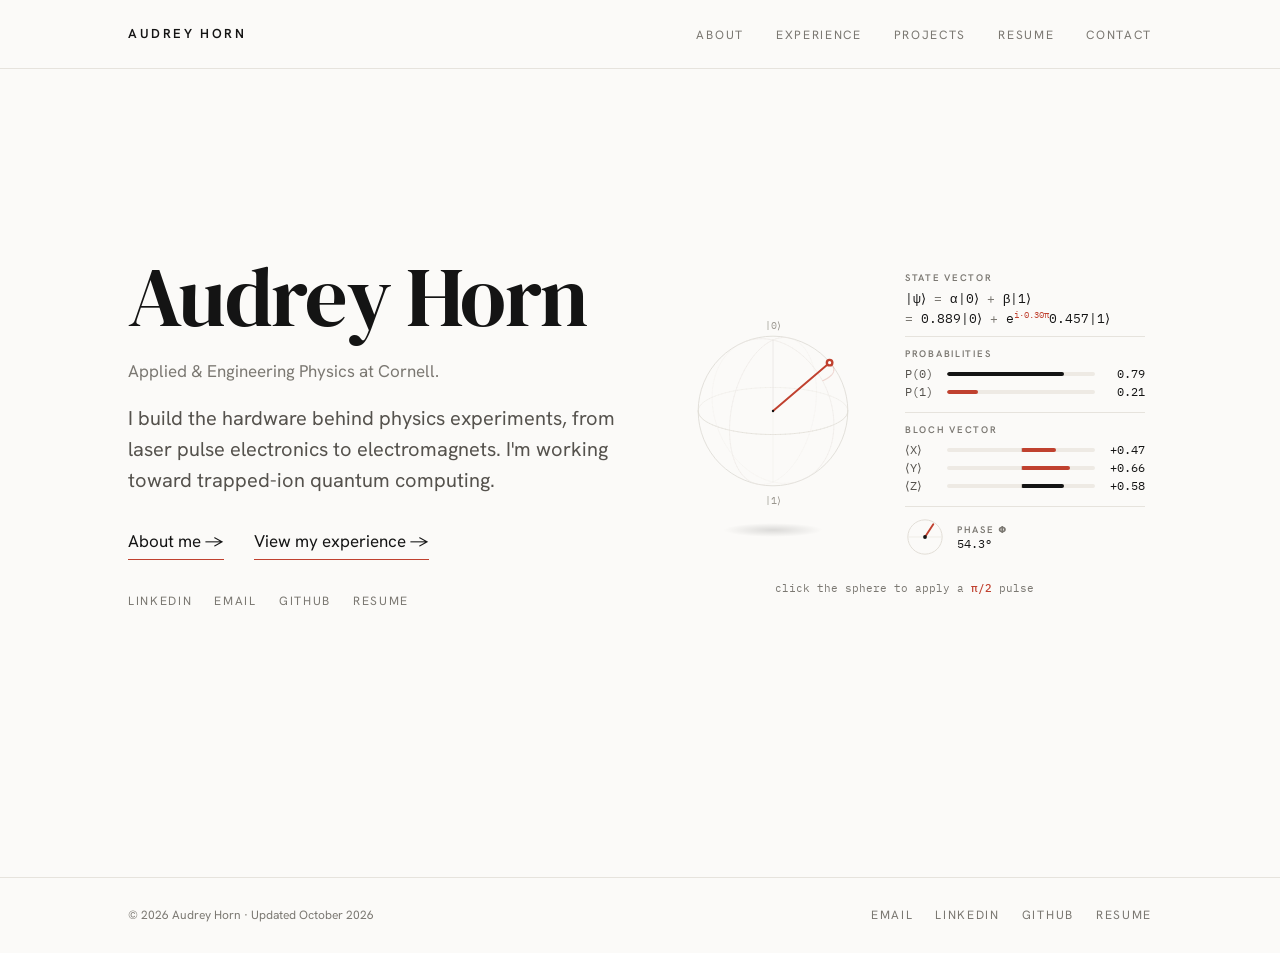
==== index.html @ 99f57e81 "Add files via upload Initial site" ====
<!doctype html>
<html lang="en">
<head>
  <meta charset="utf-8">
  <meta name="viewport" content="width=device-width, initial-scale=1">
  <title>Audrey Horn · Applied &amp; Engineering Physics</title>
  <meta name="description" content="Audrey Horn is an Applied & Engineering Physics student at Cornell building the hardware behind physics experiments, working toward trapped-ion quantum computing.">
  <meta property="og:type" content="website">
  <meta property="og:title" content="Audrey Horn">
  <meta property="og:description" content="Applied & Engineering Physics at Cornell. Quantum hardware, photonics, and experimental electronics.">
  <link rel="icon" href="assets/img/favicon.svg" type="image/svg+xml">
  <link rel="preconnect" href="https://fonts.googleapis.com">
  <link rel="preconnect" href="https://fonts.gstatic.com" crossorigin>
  <link href="https://fonts.googleapis.com/css2?family=DM+Serif+Display&family=Hanken+Grotesk:wght@400;500;600&family=IBM+Plex+Mono:wght@400;500&display=swap" rel="stylesheet">
  <link rel="stylesheet" href="assets/css/style.css">
</head>
<body data-root="" data-page="home">
  <header id="site-nav"></header>

  <main class="wrap home">
    <div>
      <h1>Audrey Horn</h1>
      <p class="sub">Applied &amp; Engineering Physics at Cornell.</p>
      <p class="lede">I build the hardware behind physics experiments, from laser pulse electronics to electromagnets. I'm working toward trapped-ion quantum computing.</p>
      <div class="ctas">
        <a class="link-arrow" href="about.html">About me →</a>
        <a class="link-arrow" href="experience.html">View my experience →</a>
      </div>
      <div class="soc caps">
        <a data-link="linkedin">LinkedIn</a>
        <a data-link="email">Email</a>
        <a data-link="github">GitHub</a>
        <a data-link="resume">Resume</a>
      </div>
    </div>
    <div class="bloch" id="bloch"></div>
  </main>

  <footer id="site-footer"></footer>
  <script src="assets/js/data.js"></script>
  <script src="assets/js/site.js"></script>
  <script src="assets/js/bloch.js"></script>
</body>
</html>
---- assets/css/style.css ----
/* ==========================================================
   Audrey Horn — site styles
   Colors and fonts live in :root; change them there.
   ========================================================== */
:root{
  --serif:'DM Serif Display',Georgia,serif;
  --sans:'Hanken Grotesk',system-ui,-apple-system,sans-serif;
  --mono:'IBM Plex Mono',ui-monospace,Menlo,monospace;
  --bg:#FBFAF8;
  --surface:#FFFFFF;
  --ink:#141414;
  --mut:#7b7872;
  --mut2:#55524d;
  --line:#e6e3dd;
  --acc:#C0412F;
  --acc-soft:#F7E6E2;
  --fig:#F1EFEA;
  --max:1120px;
  --gutter:48px;
}
*{box-sizing:border-box}
html{-webkit-text-size-adjust:100%}
body{margin:0;background:var(--bg);color:var(--ink);font:16px/1.6 var(--sans);-webkit-font-smoothing:antialiased;display:flex;flex-direction:column;min-height:100vh}
main{flex:1}
a{color:inherit}
img{max-width:100%;display:block}
::selection{background:var(--acc-soft)}
:focus-visible{outline:2px solid var(--acc);outline-offset:3px;border-radius:2px}
.wrap{max-width:var(--max);margin:0 auto;padding:0 var(--gutter)}
.sr-only{position:absolute;width:1px;height:1px;overflow:hidden;clip:rect(0 0 0 0);white-space:nowrap}

/* ---------- navigation ---------- */
.site-nav{border-bottom:1px solid var(--line);background:var(--bg);position:sticky;top:0;z-index:10}
.site-nav .wrap{display:flex;justify-content:space-between;align-items:center;height:68px}
.site-nav .brand{font-size:13px;letter-spacing:.2em;font-weight:600;text-decoration:none;text-transform:uppercase}
.site-nav ul{display:flex;gap:32px;list-style:none;margin:0;padding:0}
.site-nav ul a{font-size:12px;letter-spacing:.14em;color:var(--mut);text-decoration:none;text-transform:uppercase;padding:6px 0;transition:color .15s}
.site-nav ul a:hover{color:var(--ink)}
.site-nav ul a[aria-current="page"]{color:var(--ink);box-shadow:0 1.5px 0 var(--acc)}
.menu-btn{display:none;background:none;border:0;padding:8px;margin-right:-8px;cursor:pointer;color:var(--ink)}
.menu-btn span{display:block;width:20px;height:1.5px;background:currentColor;margin:5px 0;transition:transform .2s,opacity .2s}

/* ---------- footer ---------- */
.site-footer{border-top:1px solid var(--line);margin-top:96px}
.site-footer .wrap{display:flex;justify-content:space-between;align-items:center;flex-wrap:wrap;gap:12px;padding-top:28px;padding-bottom:28px;font-size:12px;color:var(--mut)}
.site-footer .links{display:flex;gap:22px;letter-spacing:.14em;text-transform:uppercase}
.site-footer a{text-decoration:none}
.site-footer a:hover{color:var(--ink)}

/* ---------- shared text pieces ---------- */
.link-arrow{text-decoration:none;padding-bottom:4px;border-bottom:1.5px solid var(--acc);transition:color .15s}
.link-arrow:hover{color:var(--acc)}
.caps{font-size:12px;letter-spacing:.14em;text-transform:uppercase;color:var(--mut)}
.caps a{text-decoration:none;transition:color .15s}
.caps a:hover{color:var(--acc)}
.eyebrow{font-size:11px;letter-spacing:.16em;text-transform:uppercase;color:var(--mut);margin:0 0 6px;font-weight:600}
.btn{display:inline-flex;align-items:center;gap:8px;font:500 14px var(--sans);padding:10px 18px;border-radius:6px;border:1px solid var(--line);background:var(--surface);color:var(--ink);text-decoration:none;cursor:pointer;transition:border-color .15s,color .15s}
.btn:hover{border-color:var(--acc);color:var(--acc)}
.btn.primary{background:var(--ink);color:#fff;border-color:var(--ink)}
.btn.primary:hover{background:var(--acc);border-color:var(--acc);color:#fff}

/* ---------- home ---------- */
.home{display:grid;grid-template-columns:minmax(0,1fr) minmax(0,1fr);gap:32px;align-items:center;min-height:calc(100vh - 68px - 120px);padding-top:56px;padding-bottom:40px}
.home h1{font:400 clamp(52px,6.6vw,86px)/.98 var(--serif);letter-spacing:-.02em;margin:0 0 20px}
.home .sub{color:var(--mut);font-size:17px;margin:0 0 18px}
.home .lede{color:var(--mut2);font-size:clamp(18px,1.7vw,20px);line-height:1.55;margin:0 0 32px;max-width:540px}
.home .ctas{display:flex;gap:30px;flex-wrap:wrap;font-size:17px}
.home .soc{display:flex;gap:22px;flex-wrap:wrap;margin-top:32px}

/* ---------- Bloch sphere (hero) ---------- */
.bloch{display:flex;flex-direction:column;align-items:center;user-select:none;-webkit-user-select:none}
.bloch .split{display:flex;align-items:center;gap:22px}
.bloch .float{animation:float 5s ease-in-out infinite}
@keyframes float{50%{transform:translateY(-8px)}}
.bloch canvas{display:block;width:220px;height:220px;cursor:pointer;border-radius:50%}
.bloch .shadow{width:100px;height:14px;border-radius:50%;background:radial-gradient(rgba(0,0,0,.13),rgba(0,0,0,0) 70%);margin:2px auto 0}
.bloch .cap{font:11px var(--mono);color:var(--mut);margin-top:14px;text-align:center}
.bloch .cap b{color:var(--acc);font-weight:500}
.bloch sup{font-size:.72em;color:var(--acc)}
.panel{width:240px;font:11.5px var(--mono);color:var(--mut2);font-variant-numeric:tabular-nums}
.panel h2{font:600 9.5px var(--sans);letter-spacing:.18em;color:var(--mut);margin:0 0 6px;text-transform:uppercase}
.panel section{padding:10px 0;border-top:1px solid var(--line)}
.panel section:first-child{border-top:0;padding-top:0}
.panel .ketsym{font-size:13px;color:var(--ink)}
.panel .ketnum{font-size:12.5px;color:var(--ink);margin-top:2px;white-space:nowrap}
.panel .s{color:var(--mut)}
.panel .bar{display:grid;grid-template-columns:34px 1fr 42px;gap:8px;align-items:center;margin:3px 0}
.panel .tr{height:4px;background:#eeeae4;border-radius:2px;position:relative;overflow:hidden}
.panel .tr i{position:absolute;top:0;bottom:0;left:0;background:var(--ink);border-radius:2px}
.panel .tr.c:after{content:"";position:absolute;left:50%;top:-2px;bottom:-2px;width:1px;background:#cfc9c0}
.panel .v{text-align:right;color:var(--ink)}
.panel .phase{display:flex;align-items:center;gap:12px}
.panel .phase h2{margin:0}
.panel .phase div div{color:var(--ink)}

/* ---------- page headers ---------- */
.page-head{padding-top:64px;padding-bottom:12px}
.page-head h1{font:400 clamp(40px,5.5vw,56px)/1.05 var(--serif);letter-spacing:-.01em;margin:0 0 10px}
.page-head p{color:var(--mut);margin:0;max-width:620px}

/* ---------- index lists (experience / projects) ---------- */
.group-title{font-size:11px;letter-spacing:.16em;text-transform:uppercase;color:var(--mut);margin:44px 0 6px;font-weight:600}
.rows{list-style:none;margin:0;padding:0;border-bottom:1px solid var(--line)}
.row a{display:grid;grid-template-columns:150px minmax(0,1fr) 24px;gap:24px;padding:20px 0;border-top:1px solid var(--line);align-items:baseline;text-decoration:none}
.row .when{font-size:13px;color:var(--mut)}
.row .what b{display:block;font-weight:500;font-size:18px;transition:color .15s}
.row .what span{display:block;font-size:14.5px;color:var(--mut)}
.row .what small{display:block;font-size:14px;color:var(--mut2);margin-top:6px}
.row .arrow{color:var(--acc);transition:transform .15s;justify-self:end}
.row a:hover b{color:var(--acc)}
.row a:hover .arrow{transform:translateX(4px)}
.tags{display:flex;flex-wrap:wrap;gap:6px;margin-top:10px}
.row .what .tags span,.tags span{display:inline-block;font-size:11.5px;color:var(--mut2);border:1px solid var(--line);border-radius:99px;padding:1px 10px;background:var(--surface)}

/* ---------- entry (detail) pages ---------- */
.crumb{font-size:11px;letter-spacing:.14em;text-transform:uppercase;color:var(--mut);text-decoration:none;display:inline-block;margin-bottom:20px}
.crumb b{color:var(--acc);font-weight:500}
.crumb:hover{color:var(--ink)}
.entry-sub{color:var(--mut);font-size:17px;margin:0}
.entry-grid{display:grid;grid-template-columns:minmax(0,1fr) 230px;gap:64px;margin-top:36px}
.prose{max-width:680px}
.prose h2{font-size:11px;letter-spacing:.16em;text-transform:uppercase;color:var(--mut);margin:36px 0 10px;font-weight:600}
.prose h2:first-child{margin-top:0}
.prose p,.prose li{color:var(--mut2);font-size:16.5px;line-height:1.7}
.prose p{margin:0 0 14px}
.prose ul{margin:0;padding-left:20px}
.prose li{margin-bottom:8px}
.prose li::marker{color:var(--acc)}
.prose a{color:var(--ink);text-decoration-color:var(--acc);text-underline-offset:3px}
.fig{margin:28px 0}
.fig .ph{aspect-ratio:16/9;border-radius:8px;background:var(--fig);display:flex;align-items:center;justify-content:center;font:12px var(--mono);color:var(--mut);text-align:center;padding:16px}
.fig a{display:block;border:1px solid var(--line);border-radius:8px;background:#fff;padding:12px;transition:border-color .15s}
.fig a:hover{border-color:var(--acc)}
.fig img{width:auto;max-width:100%;max-height:560px;margin:0 auto;border-radius:4px}
.fig figcaption{font-size:13px;color:var(--mut);margin-top:8px}
.facts{position:sticky;top:96px;align-self:start}
.facts div{border-top:1px solid var(--line);padding:10px 0;font-size:14px}
.facts span{display:block;font-size:10px;letter-spacing:.14em;color:var(--mut);text-transform:uppercase;margin-bottom:2px}
.pn{display:flex;justify-content:space-between;gap:20px;margin-top:56px;padding-top:18px;border-top:1px solid var(--line);font-size:14px}
.pn a{text-decoration:none;color:var(--mut);transition:color .15s}
.pn a:hover{color:var(--acc)}
.pn small{display:block;font-size:10px;letter-spacing:.14em;text-transform:uppercase}

/* ---------- about ---------- */
.about-grid{display:grid;grid-template-columns:minmax(0,1fr) 280px;gap:64px;margin-top:36px}
.portrait{aspect-ratio:4/5;border-radius:8px;background:var(--fig);display:flex;align-items:center;justify-content:center;font:12px var(--mono);color:var(--mut);overflow:hidden}
.portrait img{width:100%;height:100%;object-fit:cover}
.dl{margin:0}
.dl div{display:grid;grid-template-columns:220px minmax(0,1fr);gap:24px;padding:14px 0;border-top:1px solid var(--line)}
.dl dt{font-size:14px;font-weight:500}
.dl dd{margin:0;color:var(--mut2);font-size:15px}

/* ---------- resume ---------- */
.resume-actions{display:flex;gap:10px;flex-wrap:wrap;margin-top:24px}
.resume{margin-top:44px;max-width:860px}
.resume h2{font-size:11px;letter-spacing:.16em;text-transform:uppercase;color:var(--mut);margin:44px 0 0;padding-bottom:10px;border-bottom:1px solid var(--ink);font-weight:600}
.r-item{padding:18px 0;border-bottom:1px solid var(--line)}
.r-item header{display:flex;justify-content:space-between;gap:16px;flex-wrap:wrap}
.r-item h3{margin:0;font-size:17px;font-weight:600}
.r-item h3 a{text-decoration:none}
.r-item h3 a:hover{color:var(--acc)}
.r-item .when{font-size:14px;color:var(--mut)}
.r-item .role{font-size:15px;color:var(--mut2);margin:2px 0 8px}
.r-item ul{margin:0;padding-left:20px}
.r-item li{font-size:14.5px;color:var(--mut2);line-height:1.6;margin-bottom:4px}
.r-item li::marker{color:var(--acc)}
.pdf-frame{width:100%;height:80vh;border:1px solid var(--line);border-radius:8px;margin-top:28px;background:var(--surface)}

/* ---------- contact ---------- */
.contact-list{list-style:none;margin:36px 0 0;padding:0;max-width:680px;border-bottom:1px solid var(--line)}
.contact-list a{display:grid;grid-template-columns:150px minmax(0,1fr) 24px;gap:24px;padding:22px 0;border-top:1px solid var(--line);text-decoration:none;align-items:baseline}
.contact-list .k{font-size:11px;letter-spacing:.16em;text-transform:uppercase;color:var(--mut)}
.contact-list .val{font-size:19px;transition:color .15s}
.contact-list .arrow{color:var(--acc);justify-self:end;transition:transform .15s}
.contact-list a:hover .val{color:var(--acc)}
.contact-list a:hover .arrow{transform:translateX(4px)}

/* ---------- responsive ---------- */
@media (max-width:980px){
  .home{grid-template-columns:1fr;min-height:0;gap:56px;padding-top:48px}
  .entry-grid,.about-grid{grid-template-columns:1fr;gap:36px}
  .facts{position:static;display:grid;grid-template-columns:repeat(2,minmax(0,1fr));column-gap:24px}
  .about-grid .portrait{max-width:280px;order:-1}
}
@media (max-width:760px){
  :root{--gutter:20px}
  .site-nav .wrap{height:60px}
  .menu-btn{display:block}
  .site-nav ul{display:none;position:absolute;left:0;right:0;top:60px;flex-direction:column;gap:0;background:var(--bg);border-bottom:1px solid var(--line);padding:6px var(--gutter) 14px}
  .site-nav ul a{display:block;padding:12px 0;font-size:13px}
  .site-nav ul a[aria-current="page"]{box-shadow:none;color:var(--acc)}
  .site-nav.open ul{display:flex}
  .site-nav.open .menu-btn span:nth-child(1){transform:translateY(6.5px) rotate(45deg)}
  .site-nav.open .menu-btn span:nth-child(2){opacity:0}
  .site-nav.open .menu-btn span:nth-child(3){transform:translateY(-6.5px) rotate(-45deg)}
  .bloch .split{flex-direction:column;gap:20px}
  .panel{width:100%;max-width:320px}
  .row a,.contact-list a{grid-template-columns:minmax(0,1fr) 20px;gap:4px 16px}
  .row .when,.contact-list .k{grid-column:1/-1}
  .dl div{grid-template-columns:1fr;gap:4px}
  .pdf-frame{display:none}
}
@media (prefers-reduced-motion:reduce){
  .bloch .float{animation:none}
  *{transition:none!important}
}
@media print{
  .site-nav,.site-footer,.resume-actions,.pdf-frame{display:none}
  body{background:#fff}
}
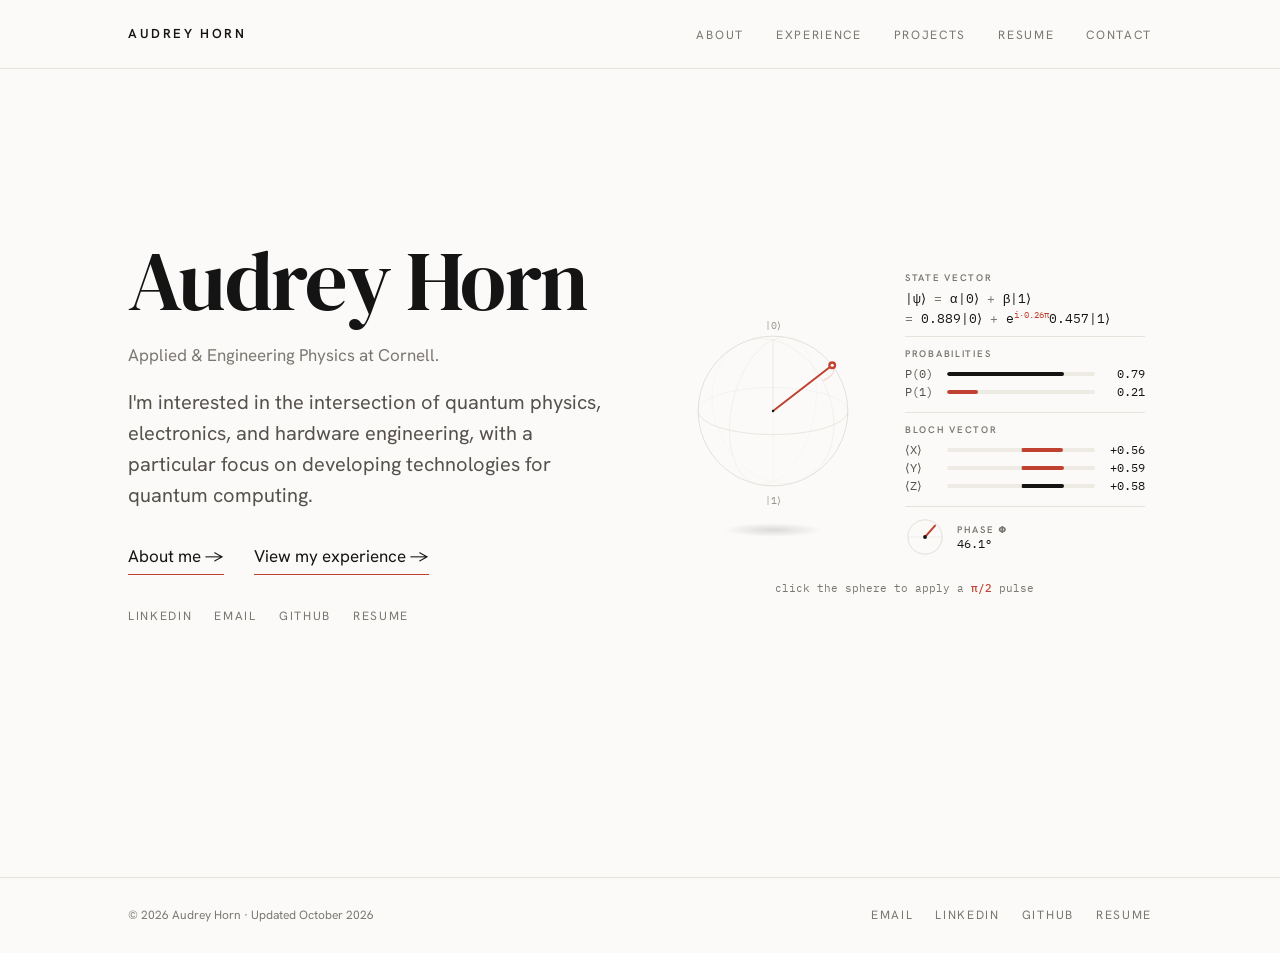
==== commit 42263a96: "Revise meta description and lede content Updated the meta description and lede paragraph to better r" ====
--- a/index.html
+++ b/index.html
@@ -4,7 +4,7 @@
   <meta charset="utf-8">
   <meta name="viewport" content="width=device-width, initial-scale=1">
   <title>Audrey Horn · Applied &amp; Engineering Physics</title>
-  <meta name="description" content="Audrey Horn is an Applied & Engineering Physics student at Cornell building the hardware behind physics experiments, working toward trapped-ion quantum computing.">
+  <meta name="description" content="Audrey Horn is an Applied & Engineering Physics student at Cornell University with interests in quantum computing, photonics, quantum electronics, and hardware engineering.">
   <meta property="og:type" content="website">
   <meta property="og:title" content="Audrey Horn">
   <meta property="og:description" content="Applied & Engineering Physics at Cornell. Quantum hardware, photonics, and experimental electronics.">
@@ -21,7 +21,7 @@
     <div>
       <h1>Audrey Horn</h1>
       <p class="sub">Applied &amp; Engineering Physics at Cornell.</p>
-      <p class="lede">I build the hardware behind physics experiments, from laser pulse electronics to electromagnets. I'm working toward trapped-ion quantum computing.</p>
+      <p class="lede">I'm interested in the intersection of quantum physics, electronics, and hardware engineering, with a particular focus on developing technologies for quantum computing.</p>
       <div class="ctas">
         <a class="link-arrow" href="about.html">About me →</a>
         <a class="link-arrow" href="experience.html">View my experience →</a>
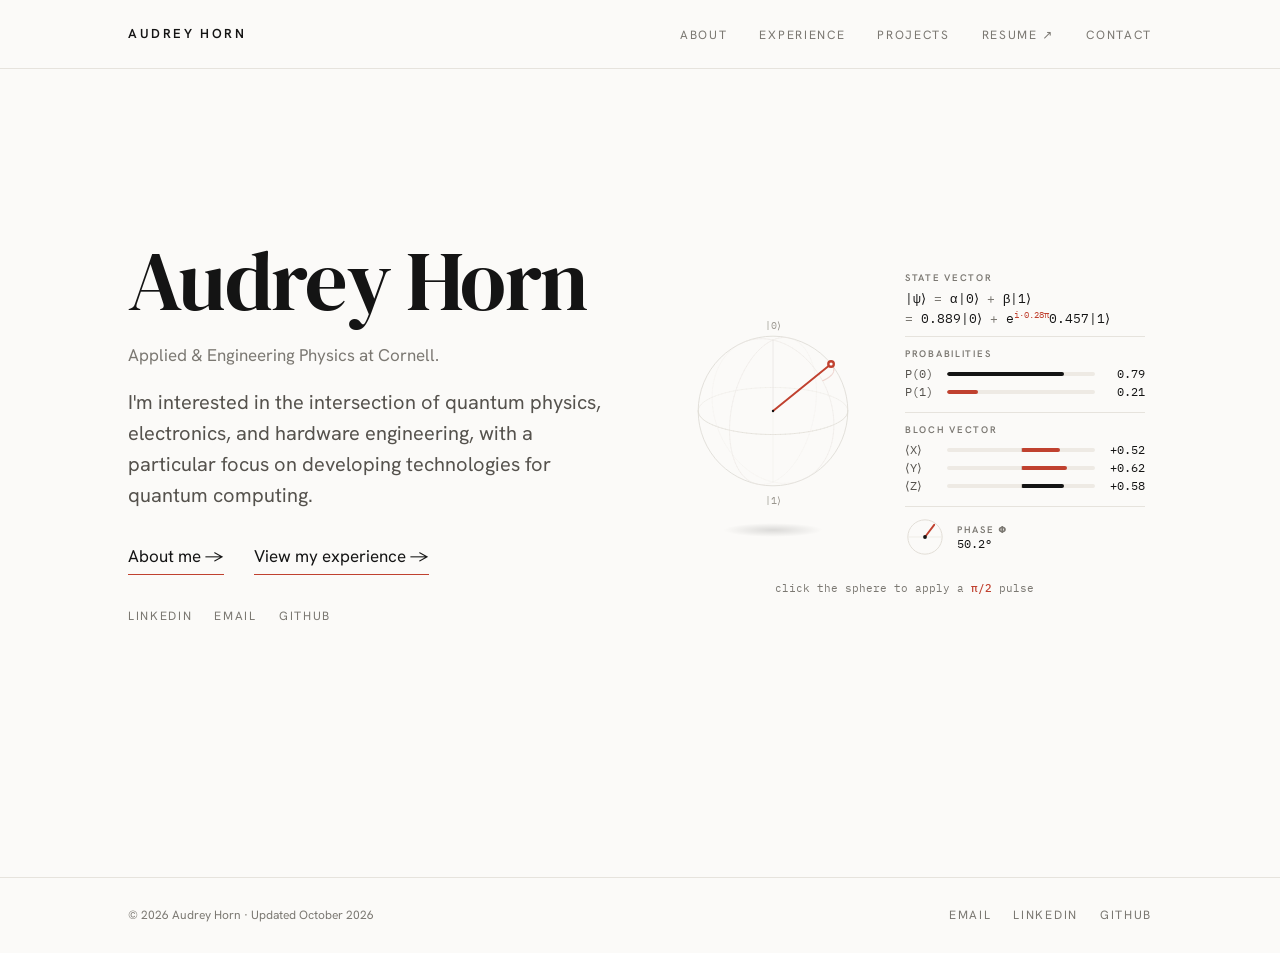
==== commit a7343565: "Remove 'Resume' link from index.html Removed the 'Resume' link from the social links section." ====
--- a/index.html
+++ b/index.html
@@ -30,7 +30,6 @@
         <a data-link="linkedin">LinkedIn</a>
         <a data-link="email">Email</a>
         <a data-link="github">GitHub</a>
-        <a data-link="resume">Resume</a>
       </div>
     </div>
     <div class="bloch" id="bloch"></div>
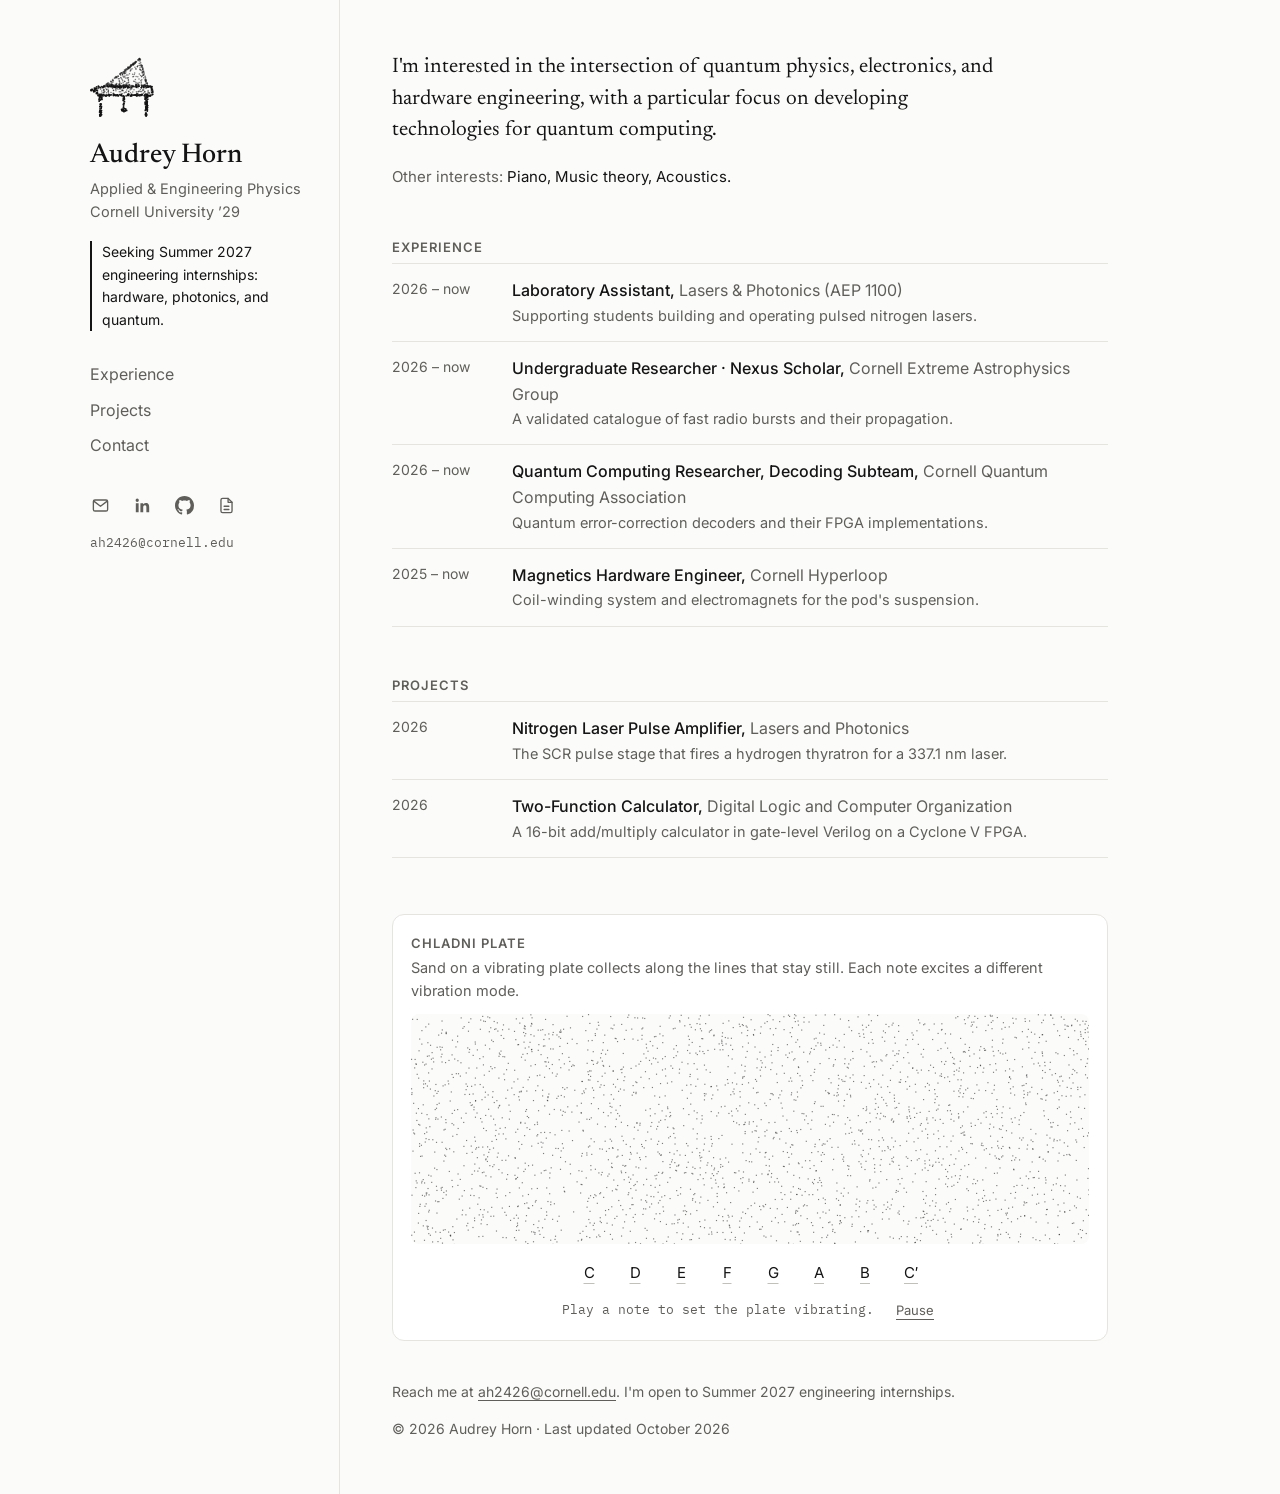
==== commit 69d01dad: "Switch to new portfolio design" ====
--- a/index.html
+++ b/index.html
@@ -4,40 +4,78 @@
   <meta charset="utf-8">
   <meta name="viewport" content="width=device-width, initial-scale=1">
   <title>Audrey Horn · Applied &amp; Engineering Physics</title>
-  <meta name="description" content="Audrey Horn is an Applied & Engineering Physics student at Cornell University with interests in quantum computing, photonics, quantum electronics, and hardware engineering.">
-  <meta property="og:type" content="website">
+  <meta name="description" content="Audrey Horn, Applied & Engineering Physics at Cornell. Hardware, photonics, and quantum computing projects and experience.">
   <meta property="og:title" content="Audrey Horn">
-  <meta property="og:description" content="Applied & Engineering Physics at Cornell. Quantum hardware, photonics, and experimental electronics.">
-  <link rel="icon" href="assets/img/favicon.svg" type="image/svg+xml">
+  <meta property="og:description" content="Applied & Engineering Physics at Cornell. Hardware, photonics, and quantum computing.">
+  <link rel="icon" href="data:image/svg+xml,%3Csvg xmlns='http://www.w3.org/2000/svg' viewBox='0 0 32 32'%3E%3Crect width='32' height='32' rx='7' fill='%23141414'/%3E%3Ctext x='16' y='22' font-family='Georgia' font-size='16' fill='white' text-anchor='middle'%3EAH%3C/text%3E%3C/svg%3E">
   <link rel="preconnect" href="https://fonts.googleapis.com">
   <link rel="preconnect" href="https://fonts.gstatic.com" crossorigin>
-  <link href="https://fonts.googleapis.com/css2?family=DM+Serif+Display&family=Hanken+Grotesk:wght@400;500;600&family=IBM+Plex+Mono:wght@400;500&display=swap" rel="stylesheet">
+  <link href="https://fonts.googleapis.com/css2?family=Inter:wght@400;500;600&family=Newsreader:opsz,wght@6..72,400;6..72,500&family=IBM+Plex+Mono:wght@400&display=swap" rel="stylesheet">
   <link rel="stylesheet" href="assets/css/style.css">
 </head>
-<body data-root="" data-page="home">
-  <header id="site-nav"></header>
+<body data-root="">
+  <a class="skip" href="#main">Skip to content</a>
+  <div class="layout">
+    <!-- SIDEBAR (the same block appears on every page) -->
+    <aside class="side" aria-label="About Audrey">
+      <div class="in">
+        <canvas class="emblem" role="img" aria-label="A small grand piano drawn in dots"></canvas>
+        <h1 class="name">Audrey Horn</h1>
+        <p class="sub">Applied &amp; Engineering Physics<br>Cornell University ’29</p>
+        <p class="status">Seeking Summer 2027 engineering internships: hardware, photonics, and quantum.</p>
+        <nav aria-label="Sections">
+          <a href="#experience">Experience</a>
+          <a href="#projects">Projects</a>
+          <a href="#contact">Contact</a>
+        </nav>
+        <ul class="icons" aria-label="Contact and profiles">
+          <li><a href="mailto:ah2426@cornell.edu" title="Email" aria-label="Email ah2426@cornell.edu"><svg viewBox="0 0 24 24" fill="none" stroke="currentColor" stroke-width="1.7" stroke-linecap="round" stroke-linejoin="round" aria-hidden="true" focusable="false"><rect x="3" y="5" width="18" height="14" rx="2"/><path d="m3.5 6.5 8.5 6.5 8.5-6.5"/></svg></a></li>
+          <li><a href="https://www.linkedin.com/in/audreywh/" target="_blank" rel="noopener" title="LinkedIn" aria-label="LinkedIn (opens in a new tab)"><svg viewBox="0 0 24 24" fill="currentColor" aria-hidden="true" focusable="false"><path d="M20.45 20.45h-3.56v-5.57c0-1.33-.02-3.04-1.85-3.04-1.85 0-2.13 1.45-2.13 2.94v5.67H9.35V9h3.41v1.56h.05c.48-.9 1.64-1.85 3.37-1.85 3.6 0 4.27 2.37 4.27 5.46v6.28zM5.34 7.43a2.06 2.06 0 1 1 0-4.13 2.06 2.06 0 0 1 0 4.13zM7.12 20.45H3.56V9h3.56v11.45z"/></svg></a></li>
+          <li><a href="https://github.com/audreywh" target="_blank" rel="noopener" title="GitHub" aria-label="GitHub (opens in a new tab)"><svg viewBox="0 0 16 16" fill="currentColor" aria-hidden="true" focusable="false"><path d="M8 0C3.58 0 0 3.58 0 8c0 3.54 2.29 6.53 5.47 7.59.4.07.55-.17.55-.38 0-.19-.01-.82-.01-1.49-2.01.37-2.53-.49-2.69-.94-.09-.23-.48-.94-.82-1.13-.28-.15-.68-.52-.01-.53.63-.01 1.08.58 1.23.82.72 1.21 1.87.87 2.33.66.07-.52.28-.87.51-1.07-1.78-.2-3.64-.89-3.64-3.95 0-.87.31-1.59.82-2.15-.08-.2-.36-1.02.08-2.12 0 0 .67-.21 2.2.82.64-.18 1.32-.27 2-.27.68 0 1.36.09 2 .27 1.53-1.04 2.2-.82 2.2-.82.44 1.1.16 1.92.08 2.12.51.56.82 1.27.82 2.15 0 3.07-1.87 3.75-3.65 3.95.29.25.54.73.54 1.48 0 1.07-.01 1.93-.01 2.2 0 .21.15.46.55.38A8.013 8.013 0 0 0 16 8c0-4.42-3.58-8-8-8z"/></svg></a></li>
+          <li><a href="assets/Audrey-Horn-Resume.pdf" target="_blank" rel="noopener" title="Resume" aria-label="Resume (PDF, opens in a new tab)"><svg viewBox="0 0 24 24" fill="none" stroke="currentColor" stroke-width="1.7" stroke-linecap="round" stroke-linejoin="round" aria-hidden="true" focusable="false"><path d="M14 3H7a2 2 0 0 0-2 2v14a2 2 0 0 0 2 2h10a2 2 0 0 0 2-2V8z"/><path d="M14 3v5h5M9 13h6M9 17h6"/></svg></a></li>
+        </ul>
+        <a class="mail" href="mailto:ah2426@cornell.edu">ah2426@cornell.edu</a>
+      </div>
+    </aside>
+    <!-- /SIDEBAR -->
 
-  <main class="wrap home">
-    <div>
-      <h1>Audrey Horn</h1>
-      <p class="sub">Applied &amp; Engineering Physics at Cornell.</p>
+    <main id="main" class="main" tabindex="-1">
       <p class="lede">I'm interested in the intersection of quantum physics, electronics, and hardware engineering, with a particular focus on developing technologies for quantum computing.</p>
-      <div class="ctas">
-        <a class="link-arrow" href="about.html">About me →</a>
-        <a class="link-arrow" href="experience.html">View my experience →</a>
-      </div>
-      <div class="soc caps">
-        <a data-link="linkedin">LinkedIn</a>
-        <a data-link="email">Email</a>
-        <a data-link="github">GitHub</a>
-      </div>
-    </div>
-    <div class="bloch" id="bloch"></div>
-  </main>
+      <p class="interests"><span>Other interests:</span> Piano, Music theory, Acoustics.</p>
 
-  <footer id="site-footer"></footer>
+      <section class="sec" id="experience" aria-labelledby="experience-h">
+        <h2 id="experience-h">Experience</h2>
+        <ul class="items" id="experience-list"></ul>
+      </section>
+
+      <section class="sec" id="projects" aria-labelledby="projects-h">
+        <h2 id="projects-h">Projects</h2>
+        <ul class="items" id="projects-list"></ul>
+      </section>
+
+      <noscript><p>Turn on JavaScript to see the experience and project lists, or <a href="assets/Audrey-Horn-Resume.pdf">open my resume (PDF)</a>.</p></noscript>
+
+      <section class="panel" id="plate" aria-labelledby="plate-h">
+        <h2 id="plate-h">Chladni plate</h2>
+        <p class="desc">Sand on a vibrating plate collects along the lines that stay still. Each note excites a different vibration mode.</p>
+        <canvas id="plate-canvas" role="img" aria-label="Sand grains on a vibrating plate, settling into the pattern for plate mode 1, 3."></canvas>
+        <div class="notes" role="group" aria-label="Play a note" id="plate-notes"></div>
+        <div class="row">
+          <p class="stat" id="plate-status" role="status" aria-live="polite">Play a note to set the plate vibrating.</p>
+          <button type="button" class="pause" id="plate-pause" aria-pressed="false">Pause</button>
+        </div>
+      </section>
+
+      <footer class="foot" id="contact">
+        <p>Reach me at <a href="mailto:ah2426@cornell.edu">ah2426@cornell.edu</a>. I'm open to Summer 2027 engineering internships.</p>
+        <p>© <span id="year">2026</span> Audrey Horn · Last updated October 2026</p>
+      </footer>
+    </main>
+  </div>
+
   <script src="assets/js/data.js"></script>
   <script src="assets/js/site.js"></script>
-  <script src="assets/js/bloch.js"></script>
+  <script src="assets/js/emblem.js"></script>
+  <script src="assets/js/chladni.js"></script>
 </body>
 </html>
--- a/assets/css/style.css
+++ b/assets/css/style.css
@@ -1,210 +1,118 @@
 /* ==========================================================
-   Audrey Horn — site styles
-   Colors and fonts live in :root; change them there.
+   Audrey Horn — portfolio
+   Sidebar layout. Colors meet WCAG AA contrast.
    ========================================================== */
-:root{
-  --serif:'DM Serif Display',Georgia,serif;
-  --sans:'Hanken Grotesk',system-ui,-apple-system,sans-serif;
-  --mono:'IBM Plex Mono',ui-monospace,Menlo,monospace;
-  --bg:#FBFAF8;
-  --surface:#FFFFFF;
-  --ink:#141414;
-  --mut:#7b7872;
-  --mut2:#55524d;
-  --line:#e6e3dd;
-  --acc:#C0412F;
-  --acc-soft:#F7E6E2;
-  --fig:#F1EFEA;
-  --max:1120px;
-  --gutter:48px;
+:root {
+  --bg: #fbfbfa;
+  --panel: #ffffff;
+  --ink: #141414;
+  --mut: #5f5e5a;        /* 6.3:1 on --bg */
+  --line: #e6e4df;
+  --serif: "Newsreader", Georgia, "Times New Roman", serif;
+  --sans: "Inter", system-ui, -apple-system, "Segoe UI", Roboto, sans-serif;
+  --mono: "IBM Plex Mono", ui-monospace, Menlo, Consolas, monospace;
 }
-*{box-sizing:border-box}
-html{-webkit-text-size-adjust:100%}
-body{margin:0;background:var(--bg);color:var(--ink);font:16px/1.6 var(--sans);-webkit-font-smoothing:antialiased;display:flex;flex-direction:column;min-height:100vh}
-main{flex:1}
-a{color:inherit}
-img{max-width:100%;display:block}
-::selection{background:var(--acc-soft)}
-:focus-visible{outline:2px solid var(--acc);outline-offset:3px;border-radius:2px}
-.wrap{max-width:var(--max);margin:0 auto;padding:0 var(--gutter)}
-.sr-only{position:absolute;width:1px;height:1px;overflow:hidden;clip:rect(0 0 0 0);white-space:nowrap}
+*, *::before, *::after { box-sizing: border-box; }
+html { -webkit-text-size-adjust: 100%; }
+body { margin: 0; background: var(--bg); color: var(--ink); font: 16px/1.6 var(--sans); -webkit-font-smoothing: antialiased; }
+a { color: inherit; text-underline-offset: 3px; }
+img { max-width: 100%; height: auto; display: block; }
+:focus-visible { outline: 2px solid var(--ink); outline-offset: 3px; border-radius: 3px; }
+.sr-only { position: absolute; width: 1px; height: 1px; margin: -1px; overflow: hidden; clip: rect(0 0 0 0); white-space: nowrap; border: 0; }
+.skip { position: absolute; left: 16px; top: -48px; background: var(--ink); color: #fff; padding: 8px 14px; border-radius: 6px; z-index: 10; text-decoration: none; }
+.skip:focus { top: 12px; }
 
-/* ---------- navigation ---------- */
-.site-nav{border-bottom:1px solid var(--line);background:var(--bg);position:sticky;top:0;z-index:10}
-.site-nav .wrap{display:flex;justify-content:space-between;align-items:center;height:68px}
-.site-nav .brand{font-size:13px;letter-spacing:.2em;font-weight:600;text-decoration:none;text-transform:uppercase}
-.site-nav ul{display:flex;gap:32px;list-style:none;margin:0;padding:0}
-.site-nav ul a{font-size:12px;letter-spacing:.14em;color:var(--mut);text-decoration:none;text-transform:uppercase;padding:6px 0;transition:color .15s}
-.site-nav ul a:hover{color:var(--ink)}
-.site-nav ul a[aria-current="page"]{color:var(--ink);box-shadow:0 1.5px 0 var(--acc)}
-.menu-btn{display:none;background:none;border:0;padding:8px;margin-right:-8px;cursor:pointer;color:var(--ink)}
-.menu-btn span{display:block;width:20px;height:1.5px;background:currentColor;margin:5px 0;transition:transform .2s,opacity .2s}
+/* ---------- layout ---------- */
+.layout { display: grid; grid-template-columns: 290px minmax(0, 1fr); min-height: 100vh; max-width: 1180px; margin: 0 auto; }
+.side { padding: 52px 28px 40px 40px; border-right: 1px solid var(--line); }
+.side .in { position: sticky; top: 32px; }
+.main { padding: 52px 52px 40px; min-width: 0; max-width: 820px; }
+
+/* ---------- sidebar ---------- */
+.emblem { display: block; width: 64px; height: 80px; margin: -6px 0 14px; }
+.name { margin: 0; font: 500 27px/1.15 var(--serif); }
+.name a { text-decoration: none; }
+.sub { margin: 6px 0 0; color: var(--mut); font-size: 14.5px; }
+.status { margin: 18px 0 0; font-size: 14px; padding-left: 10px; border-left: 2px solid var(--ink); }
+.side nav { margin-top: 26px; }
+.side nav a { display: block; text-decoration: none; color: var(--mut); padding: 5px 0; }
+.side nav a:hover, .side nav a[aria-current="true"] { color: var(--ink); }
+.icons { display: flex; gap: 2px; list-style: none; margin: 22px 0 0 -10px; padding: 0; }
+.icons a { display: inline-flex; width: 40px; height: 40px; align-items: center; justify-content: center; color: var(--mut); border-radius: 6px; }
+.icons a:hover { color: var(--ink); background: rgba(0, 0, 0, .05); }
+.icons svg { width: 19px; height: 19px; }
+.mail { display: inline-block; margin-top: 4px; font: 13px var(--mono); color: var(--mut); text-decoration: none; padding: 4px 0; }
+.mail:hover { color: var(--ink); text-decoration: underline; }
+
+/* ---------- home ---------- */
+.lede { font: 400 21px/1.5 var(--serif); margin: 0; max-width: 620px; }
+.interests { margin: 18px 0 0; font-size: 15px; }
+.interests span { color: var(--mut); }
+.sec { margin-top: 48px; scroll-margin-top: 24px; }
+.sec > h2 { font-size: 13px; font-weight: 600; letter-spacing: .08em; text-transform: uppercase; color: var(--mut); margin: 0 0 6px; }
+.items { list-style: none; margin: 0; padding: 0; border-bottom: 1px solid var(--line); }
+.it { display: grid; grid-template-columns: 100px minmax(0, 1fr); gap: 0 20px; padding: 14px 0; border-top: 1px solid var(--line); text-decoration: none; }
+.it .y { color: var(--mut); font-size: 14px; }
+.it .t { font-weight: 500; }
+.it .t span { font-weight: 400; color: var(--mut); }
+.it .s { grid-column: 2; color: var(--mut); font-size: 14.5px; }
+.it:hover .t { text-decoration: underline; }
+
+/* ---------- Chladni panel ---------- */
+.panel { margin-top: 56px; border: 1px solid var(--line); border-radius: 12px; padding: 18px 18px 14px; background: var(--panel); scroll-margin-top: 24px; }
+.panel h2 { margin: 0 0 2px; font-size: 13px; font-weight: 600; letter-spacing: .08em; text-transform: uppercase; color: var(--mut); }
+.panel .desc { margin: 0 0 12px; color: var(--mut); font-size: 14.5px; }
+.panel canvas { display: block; width: 100%; height: 230px; border-radius: 8px; background: var(--bg); cursor: crosshair; touch-action: none; }
+.notes { display: flex; justify-content: center; flex-wrap: wrap; gap: 2px 14px; margin-top: 8px; }
+.notes button { font: 15px var(--sans); background: none; border: 0; padding: 8px 6px; min-width: 32px; min-height: 40px; color: var(--ink); text-decoration: underline; text-underline-offset: 5px; text-decoration-color: #c2c0ba; cursor: pointer; border-radius: 4px; }
+.notes button:hover, .notes button[aria-pressed="true"] { text-decoration-color: var(--ink); text-decoration-thickness: 2px; }
+.panel .row { display: flex; justify-content: center; align-items: center; flex-wrap: wrap; gap: 4px 18px; margin-top: 2px; }
+.panel .stat { color: var(--mut); font: 12.5px var(--mono); margin: 0; min-height: 1.5em; }
+.panel .pause { font: 13px var(--sans); color: var(--mut); background: none; border: 0; text-decoration: underline; text-underline-offset: 4px; cursor: pointer; padding: 8px 4px; }
+.panel .pause:hover { color: var(--ink); }
+
+/* ---------- detail pages ---------- */
+.crumb { color: var(--mut); text-decoration: none; font-size: 15px; display: inline-block; padding: 4px 0; }
+.crumb:hover { color: var(--ink); text-decoration: underline; }
+.title { font: 600 34px/1.15 var(--sans); letter-spacing: -.015em; margin: 12px 0 4px; }
+.role { color: var(--mut); margin: 0; font-size: 17px; }
+.facts { display: grid; grid-template-columns: repeat(auto-fit, minmax(150px, 1fr)); gap: 16px; margin: 22px 0 0; padding: 14px 0; border-top: 1px solid var(--line); border-bottom: 1px solid var(--line); }
+.facts dt { font-size: 11.5px; letter-spacing: .08em; text-transform: uppercase; color: var(--mut); }
+.facts dd { margin: 2px 0 0; font-size: 14.5px; }
+.prose h2 { font-size: 13px; font-weight: 600; letter-spacing: .08em; text-transform: uppercase; color: var(--mut); margin: 32px 0 8px; }
+.prose p, .prose li { font-size: 16px; line-height: 1.7; }
+.prose p { margin: 0 0 14px; }
+.prose ul { margin: 0; padding-left: 20px; }
+.prose li { margin-bottom: 6px; }
+.fig { margin: 28px 0; }
+.fig a { display: block; border: 1px solid var(--line); border-radius: 8px; padding: 12px; background: #fff; }
+.fig a:hover { border-color: #bdbab3; }
+.fig img { margin: 0 auto; max-height: 540px; width: auto; }
+.fig figcaption { color: var(--mut); font-size: 14px; margin-top: 8px; }
+.pn { display: flex; justify-content: space-between; gap: 16px; margin-top: 40px; padding-top: 16px; border-top: 1px solid var(--line); font-size: 14.5px; }
+.pn a { color: var(--mut); text-decoration: none; padding: 4px 0; }
+.pn a:hover { color: var(--ink); }
+.pn small { display: block; font-size: 11px; letter-spacing: .08em; text-transform: uppercase; }
 
 /* ---------- footer ---------- */
-.site-footer{border-top:1px solid var(--line);margin-top:96px}
-.site-footer .wrap{display:flex;justify-content:space-between;align-items:center;flex-wrap:wrap;gap:12px;padding-top:28px;padding-bottom:28px;font-size:12px;color:var(--mut)}
-.site-footer .links{display:flex;gap:22px;letter-spacing:.14em;text-transform:uppercase}
-.site-footer a{text-decoration:none}
-.site-footer a:hover{color:var(--ink)}
+.foot { margin-top: 40px; color: var(--mut); font-size: 14px; }
 
-/* ---------- shared text pieces ---------- */
-.link-arrow{text-decoration:none;padding-bottom:4px;border-bottom:1.5px solid var(--acc);transition:color .15s}
-.link-arrow:hover{color:var(--acc)}
-.caps{font-size:12px;letter-spacing:.14em;text-transform:uppercase;color:var(--mut)}
-.caps a{text-decoration:none;transition:color .15s}
-.caps a:hover{color:var(--acc)}
-.eyebrow{font-size:11px;letter-spacing:.16em;text-transform:uppercase;color:var(--mut);margin:0 0 6px;font-weight:600}
-.btn{display:inline-flex;align-items:center;gap:8px;font:500 14px var(--sans);padding:10px 18px;border-radius:6px;border:1px solid var(--line);background:var(--surface);color:var(--ink);text-decoration:none;cursor:pointer;transition:border-color .15s,color .15s}
-.btn:hover{border-color:var(--acc);color:var(--acc)}
-.btn.primary{background:var(--ink);color:#fff;border-color:var(--ink)}
-.btn.primary:hover{background:var(--acc);border-color:var(--acc);color:#fff}
-
-/* ---------- home ---------- */
-.home{display:grid;grid-template-columns:minmax(0,1fr) minmax(0,1fr);gap:32px;align-items:center;min-height:calc(100vh - 68px - 120px);padding-top:56px;padding-bottom:40px}
-.home h1{font:400 clamp(52px,6.6vw,86px)/.98 var(--serif);letter-spacing:-.02em;margin:0 0 20px}
-.home .sub{color:var(--mut);font-size:17px;margin:0 0 18px}
-.home .lede{color:var(--mut2);font-size:clamp(18px,1.7vw,20px);line-height:1.55;margin:0 0 32px;max-width:540px}
-.home .ctas{display:flex;gap:30px;flex-wrap:wrap;font-size:17px}
-.home .soc{display:flex;gap:22px;flex-wrap:wrap;margin-top:32px}
-
-/* ---------- Bloch sphere (hero) ---------- */
-.bloch{display:flex;flex-direction:column;align-items:center;user-select:none;-webkit-user-select:none}
-.bloch .split{display:flex;align-items:center;gap:22px}
-.bloch .float{animation:float 5s ease-in-out infinite}
-@keyframes float{50%{transform:translateY(-8px)}}
-.bloch canvas{display:block;width:220px;height:220px;cursor:pointer;border-radius:50%}
-.bloch .shadow{width:100px;height:14px;border-radius:50%;background:radial-gradient(rgba(0,0,0,.13),rgba(0,0,0,0) 70%);margin:2px auto 0}
-.bloch .cap{font:11px var(--mono);color:var(--mut);margin-top:14px;text-align:center}
-.bloch .cap b{color:var(--acc);font-weight:500}
-.bloch sup{font-size:.72em;color:var(--acc)}
-.panel{width:240px;font:11.5px var(--mono);color:var(--mut2);font-variant-numeric:tabular-nums}
-.panel h2{font:600 9.5px var(--sans);letter-spacing:.18em;color:var(--mut);margin:0 0 6px;text-transform:uppercase}
-.panel section{padding:10px 0;border-top:1px solid var(--line)}
-.panel section:first-child{border-top:0;padding-top:0}
-.panel .ketsym{font-size:13px;color:var(--ink)}
-.panel .ketnum{font-size:12.5px;color:var(--ink);margin-top:2px;white-space:nowrap}
-.panel .s{color:var(--mut)}
-.panel .bar{display:grid;grid-template-columns:34px 1fr 42px;gap:8px;align-items:center;margin:3px 0}
-.panel .tr{height:4px;background:#eeeae4;border-radius:2px;position:relative;overflow:hidden}
-.panel .tr i{position:absolute;top:0;bottom:0;left:0;background:var(--ink);border-radius:2px}
-.panel .tr.c:after{content:"";position:absolute;left:50%;top:-2px;bottom:-2px;width:1px;background:#cfc9c0}
-.panel .v{text-align:right;color:var(--ink)}
-.panel .phase{display:flex;align-items:center;gap:12px}
-.panel .phase h2{margin:0}
-.panel .phase div div{color:var(--ink)}
-
-/* ---------- page headers ---------- */
-.page-head{padding-top:64px;padding-bottom:12px}
-.page-head h1{font:400 clamp(40px,5.5vw,56px)/1.05 var(--serif);letter-spacing:-.01em;margin:0 0 10px}
-.page-head p{color:var(--mut);margin:0;max-width:620px}
-
-/* ---------- index lists (experience / projects) ---------- */
-.group-title{font-size:11px;letter-spacing:.16em;text-transform:uppercase;color:var(--mut);margin:44px 0 6px;font-weight:600}
-.rows{list-style:none;margin:0;padding:0;border-bottom:1px solid var(--line)}
-.row a{display:grid;grid-template-columns:150px minmax(0,1fr) 24px;gap:24px;padding:20px 0;border-top:1px solid var(--line);align-items:baseline;text-decoration:none}
-.row .when{font-size:13px;color:var(--mut)}
-.row .what b{display:block;font-weight:500;font-size:18px;transition:color .15s}
-.row .what span{display:block;font-size:14.5px;color:var(--mut)}
-.row .what small{display:block;font-size:14px;color:var(--mut2);margin-top:6px}
-.row .arrow{color:var(--acc);transition:transform .15s;justify-self:end}
-.row a:hover b{color:var(--acc)}
-.row a:hover .arrow{transform:translateX(4px)}
-.tags{display:flex;flex-wrap:wrap;gap:6px;margin-top:10px}
-.row .what .tags span,.tags span{display:inline-block;font-size:11.5px;color:var(--mut2);border:1px solid var(--line);border-radius:99px;padding:1px 10px;background:var(--surface)}
-
-/* ---------- entry (detail) pages ---------- */
-.crumb{font-size:11px;letter-spacing:.14em;text-transform:uppercase;color:var(--mut);text-decoration:none;display:inline-block;margin-bottom:20px}
-.crumb b{color:var(--acc);font-weight:500}
-.crumb:hover{color:var(--ink)}
-.entry-sub{color:var(--mut);font-size:17px;margin:0}
-.entry-grid{display:grid;grid-template-columns:minmax(0,1fr) 230px;gap:64px;margin-top:36px}
-.prose{max-width:680px}
-.prose h2{font-size:11px;letter-spacing:.16em;text-transform:uppercase;color:var(--mut);margin:36px 0 10px;font-weight:600}
-.prose h2:first-child{margin-top:0}
-.prose p,.prose li{color:var(--mut2);font-size:16.5px;line-height:1.7}
-.prose p{margin:0 0 14px}
-.prose ul{margin:0;padding-left:20px}
-.prose li{margin-bottom:8px}
-.prose li::marker{color:var(--acc)}
-.prose a{color:var(--ink);text-decoration-color:var(--acc);text-underline-offset:3px}
-.fig{margin:28px 0}
-.fig .ph{aspect-ratio:16/9;border-radius:8px;background:var(--fig);display:flex;align-items:center;justify-content:center;font:12px var(--mono);color:var(--mut);text-align:center;padding:16px}
-.fig a{display:block;border:1px solid var(--line);border-radius:8px;background:#fff;padding:12px;transition:border-color .15s}
-.fig a:hover{border-color:var(--acc)}
-.fig img{width:auto;max-width:100%;max-height:560px;margin:0 auto;border-radius:4px}
-.fig figcaption{font-size:13px;color:var(--mut);margin-top:8px}
-.facts{position:sticky;top:96px;align-self:start}
-.facts div{border-top:1px solid var(--line);padding:10px 0;font-size:14px}
-.facts span{display:block;font-size:10px;letter-spacing:.14em;color:var(--mut);text-transform:uppercase;margin-bottom:2px}
-.pn{display:flex;justify-content:space-between;gap:20px;margin-top:56px;padding-top:18px;border-top:1px solid var(--line);font-size:14px}
-.pn a{text-decoration:none;color:var(--mut);transition:color .15s}
-.pn a:hover{color:var(--acc)}
-.pn small{display:block;font-size:10px;letter-spacing:.14em;text-transform:uppercase}
-
-/* ---------- about ---------- */
-.about-grid{display:grid;grid-template-columns:minmax(0,1fr) 280px;gap:64px;margin-top:36px}
-.portrait{aspect-ratio:4/5;border-radius:8px;background:var(--fig);display:flex;align-items:center;justify-content:center;font:12px var(--mono);color:var(--mut);overflow:hidden}
-.portrait img{width:100%;height:100%;object-fit:cover}
-.dl{margin:0}
-.dl div{display:grid;grid-template-columns:220px minmax(0,1fr);gap:24px;padding:14px 0;border-top:1px solid var(--line)}
-.dl dt{font-size:14px;font-weight:500}
-.dl dd{margin:0;color:var(--mut2);font-size:15px}
-
-/* ---------- resume ---------- */
-.resume-actions{display:flex;gap:10px;flex-wrap:wrap;margin-top:24px}
-.resume{margin-top:44px;max-width:860px}
-.resume h2{font-size:11px;letter-spacing:.16em;text-transform:uppercase;color:var(--mut);margin:44px 0 0;padding-bottom:10px;border-bottom:1px solid var(--ink);font-weight:600}
-.r-item{padding:18px 0;border-bottom:1px solid var(--line)}
-.r-item header{display:flex;justify-content:space-between;gap:16px;flex-wrap:wrap}
-.r-item h3{margin:0;font-size:17px;font-weight:600}
-.r-item h3 a{text-decoration:none}
-.r-item h3 a:hover{color:var(--acc)}
-.r-item .when{font-size:14px;color:var(--mut)}
-.r-item .role{font-size:15px;color:var(--mut2);margin:2px 0 8px}
-.r-item ul{margin:0;padding-left:20px}
-.r-item li{font-size:14.5px;color:var(--mut2);line-height:1.6;margin-bottom:4px}
-.r-item li::marker{color:var(--acc)}
-.pdf-frame{width:100%;height:80vh;border:1px solid var(--line);border-radius:8px;margin-top:28px;background:var(--surface)}
-
-/* ---------- contact ---------- */
-.contact-list{list-style:none;margin:36px 0 0;padding:0;max-width:680px;border-bottom:1px solid var(--line)}
-.contact-list a{display:grid;grid-template-columns:150px minmax(0,1fr) 24px;gap:24px;padding:22px 0;border-top:1px solid var(--line);text-decoration:none;align-items:baseline}
-.contact-list .k{font-size:11px;letter-spacing:.16em;text-transform:uppercase;color:var(--mut)}
-.contact-list .val{font-size:19px;transition:color .15s}
-.contact-list .arrow{color:var(--acc);justify-self:end;transition:transform .15s}
-.contact-list a:hover .val{color:var(--acc)}
-.contact-list a:hover .arrow{transform:translateX(4px)}
-
-/* ---------- responsive ---------- */
-@media (max-width:980px){
-  .home{grid-template-columns:1fr;min-height:0;gap:56px;padding-top:48px}
-  .entry-grid,.about-grid{grid-template-columns:1fr;gap:36px}
-  .facts{position:static;display:grid;grid-template-columns:repeat(2,minmax(0,1fr));column-gap:24px}
-  .about-grid .portrait{max-width:280px;order:-1}
+/* ---------- small screens: sidebar becomes a header ---------- */
+@media (max-width: 860px) {
+  .layout { grid-template-columns: 1fr; }
+  .side { border-right: 0; border-bottom: 1px solid var(--line); padding: 28px 22px 22px; }
+  .side .in { position: static; display: grid; grid-template-columns: 56px minmax(0, 1fr); column-gap: 14px; }
+  .side .in > * { grid-column: 2; }
+  .emblem { grid-column: 1 !important; grid-row: 1 / span 2; width: 52px; height: 65px; margin: 0; }
+  .side nav { display: flex; gap: 18px; margin-top: 14px; }
+  .icons { margin-top: 10px; }
+  .main { padding: 28px 22px 32px; }
+  .it { grid-template-columns: 1fr; }
+  .it .s { grid-column: 1; }
+  .panel { padding: 14px; }
+  .panel canvas { height: 200px; }
+  .title { font-size: 28px; }
 }
-@media (max-width:760px){
-  :root{--gutter:20px}
-  .site-nav .wrap{height:60px}
-  .menu-btn{display:block}
-  .site-nav ul{display:none;position:absolute;left:0;right:0;top:60px;flex-direction:column;gap:0;background:var(--bg);border-bottom:1px solid var(--line);padding:6px var(--gutter) 14px}
-  .site-nav ul a{display:block;padding:12px 0;font-size:13px}
-  .site-nav ul a[aria-current="page"]{box-shadow:none;color:var(--acc)}
-  .site-nav.open ul{display:flex}
-  .site-nav.open .menu-btn span:nth-child(1){transform:translateY(6.5px) rotate(45deg)}
-  .site-nav.open .menu-btn span:nth-child(2){opacity:0}
-  .site-nav.open .menu-btn span:nth-child(3){transform:translateY(-6.5px) rotate(-45deg)}
-  .bloch .split{flex-direction:column;gap:20px}
-  .panel{width:100%;max-width:320px}
-  .row a,.contact-list a{grid-template-columns:minmax(0,1fr) 20px;gap:4px 16px}
-  .row .when,.contact-list .k{grid-column:1/-1}
-  .dl div{grid-template-columns:1fr;gap:4px}
-  .pdf-frame{display:none}
+@media (prefers-reduced-motion: reduce) {
+  * { scroll-behavior: auto !important; transition: none !important; }
 }
-@media (prefers-reduced-motion:reduce){
-  .bloch .float{animation:none}
-  *{transition:none!important}
-}
-@media print{
-  .site-nav,.site-footer,.resume-actions,.pdf-frame{display:none}
-  body{background:#fff}
-}
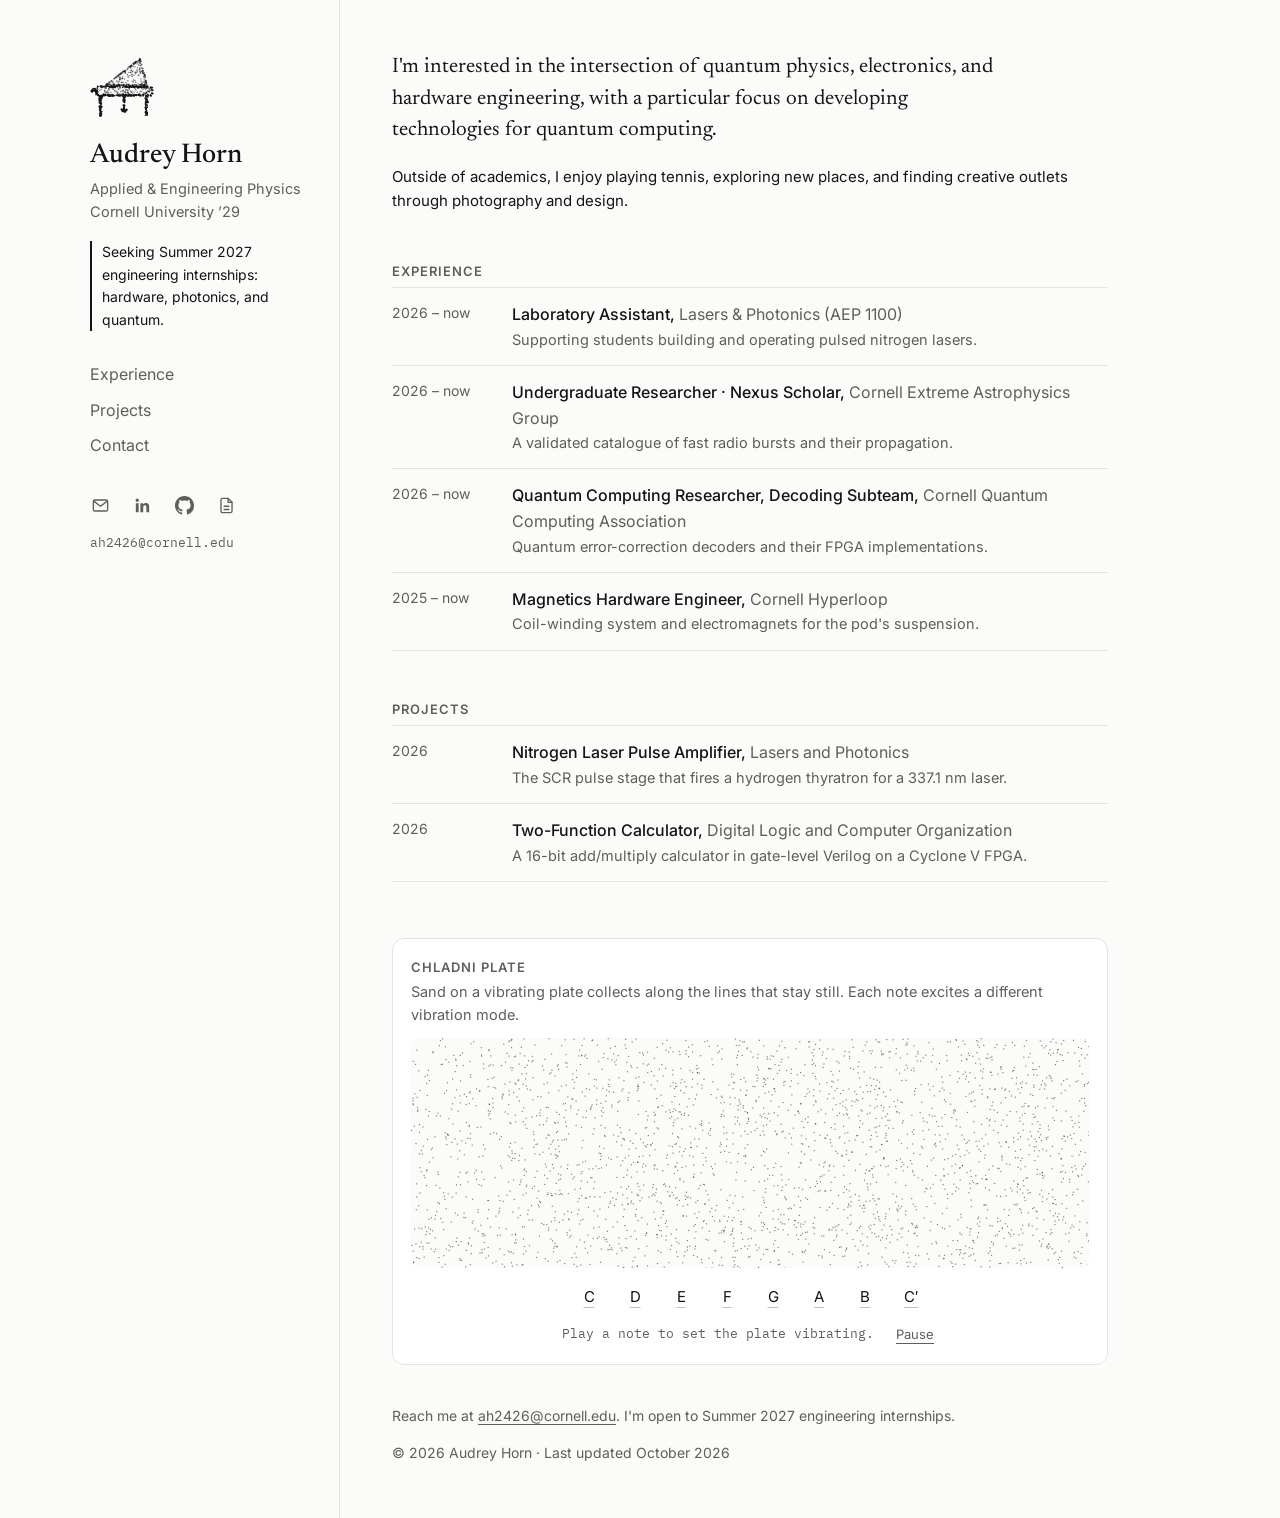
==== commit a693581c: "Add files via upload" ====
--- a/index.html
+++ b/index.html
@@ -41,7 +41,7 @@
 
     <main id="main" class="main" tabindex="-1">
       <p class="lede">I'm interested in the intersection of quantum physics, electronics, and hardware engineering, with a particular focus on developing technologies for quantum computing.</p>
-      <p class="interests"><span>Other interests:</span> Piano, Music theory, Acoustics.</p>
+      <p class="interests">Outside of academics, I enjoy playing tennis, exploring new places, and finding creative outlets through photography and design.</p>
 
       <section class="sec" id="experience" aria-labelledby="experience-h">
         <h2 id="experience-h">Experience</h2>
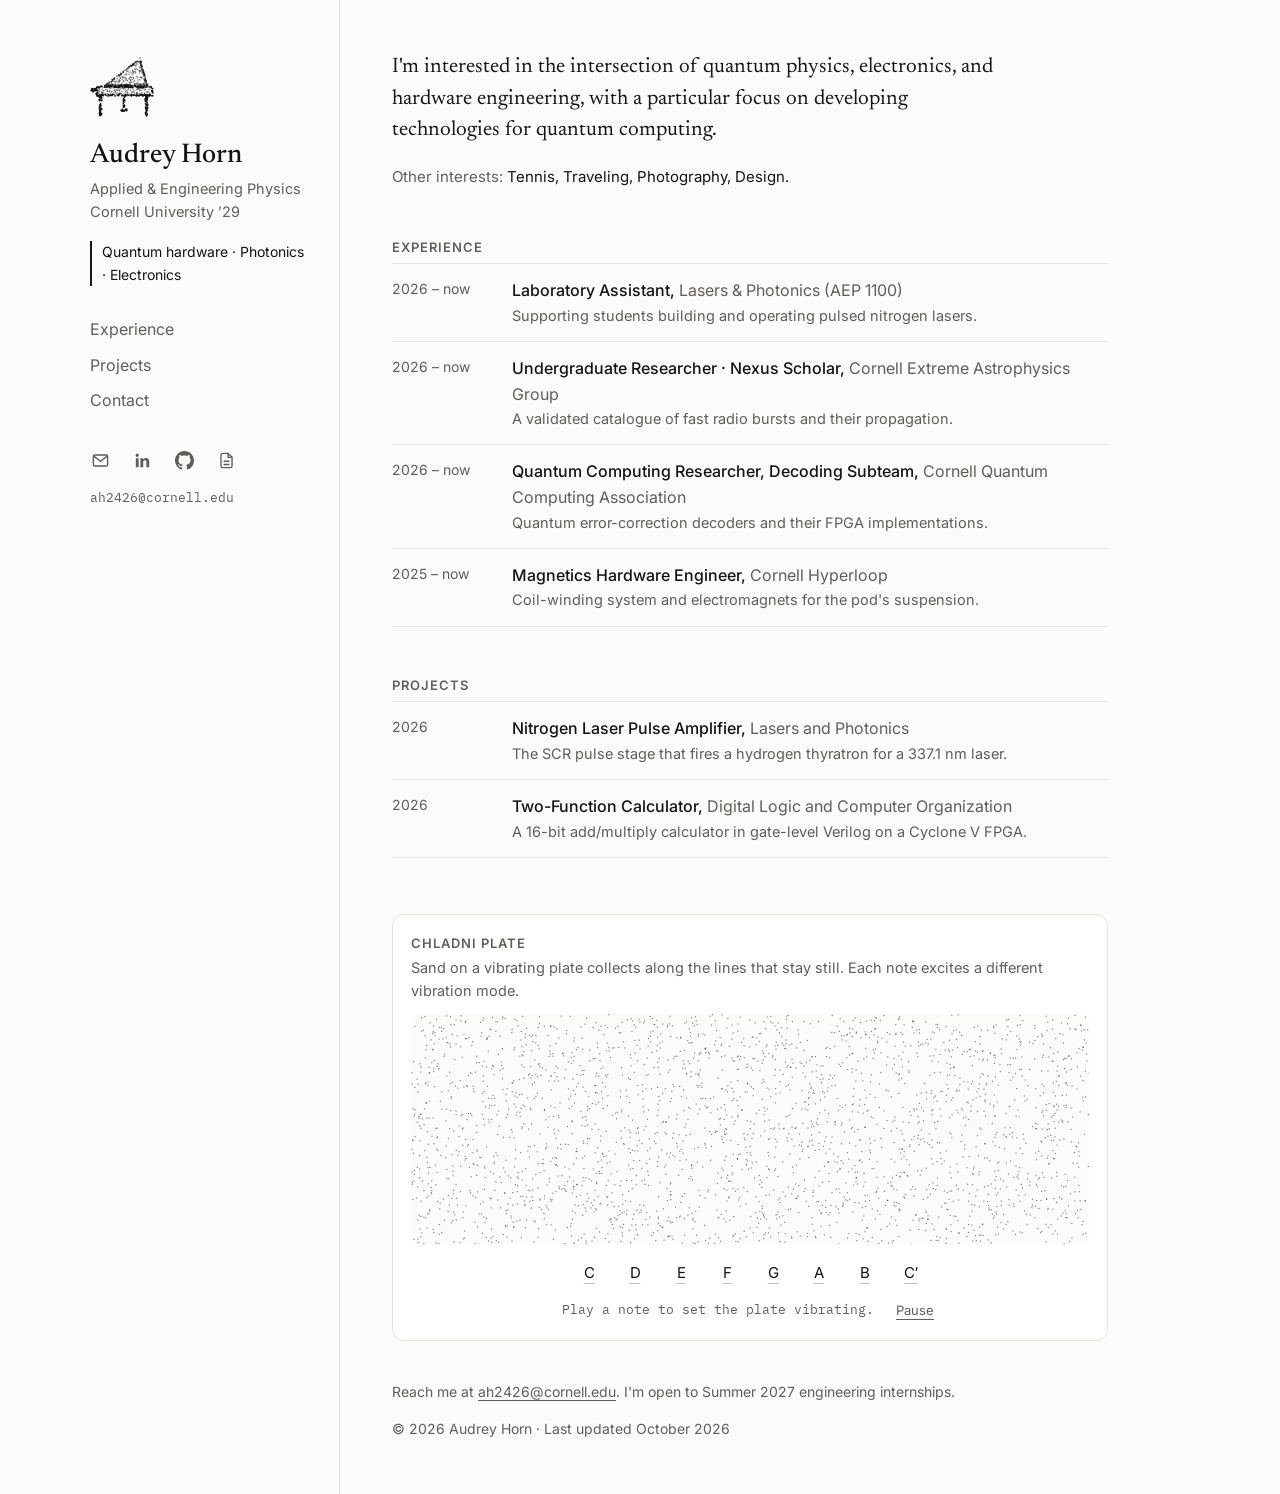
==== commit 191c626c: "Add files via upload" ====
--- a/index.html
+++ b/index.html
@@ -22,7 +22,7 @@
         <canvas class="emblem" role="img" aria-label="A small grand piano drawn in dots"></canvas>
         <h1 class="name">Audrey Horn</h1>
         <p class="sub">Applied &amp; Engineering Physics<br>Cornell University ’29</p>
-        <p class="status">Seeking Summer 2027 engineering internships: hardware, photonics, and quantum.</p>
+        <p class="status"><span>Quantum hardware ·</span> <span>Photonics ·</span> <span>Electronics</span></p>
         <nav aria-label="Sections">
           <a href="#experience">Experience</a>
           <a href="#projects">Projects</a>
@@ -41,7 +41,7 @@
 
     <main id="main" class="main" tabindex="-1">
       <p class="lede">I'm interested in the intersection of quantum physics, electronics, and hardware engineering, with a particular focus on developing technologies for quantum computing.</p>
-      <p class="interests">Outside of academics, I enjoy playing tennis, exploring new places, and finding creative outlets through photography and design.</p>
+      <p class="interests"><span>Other interests:</span> Tennis, Traveling, Photography, Design.</p>
 
       <section class="sec" id="experience" aria-labelledby="experience-h">
         <h2 id="experience-h">Experience</h2>
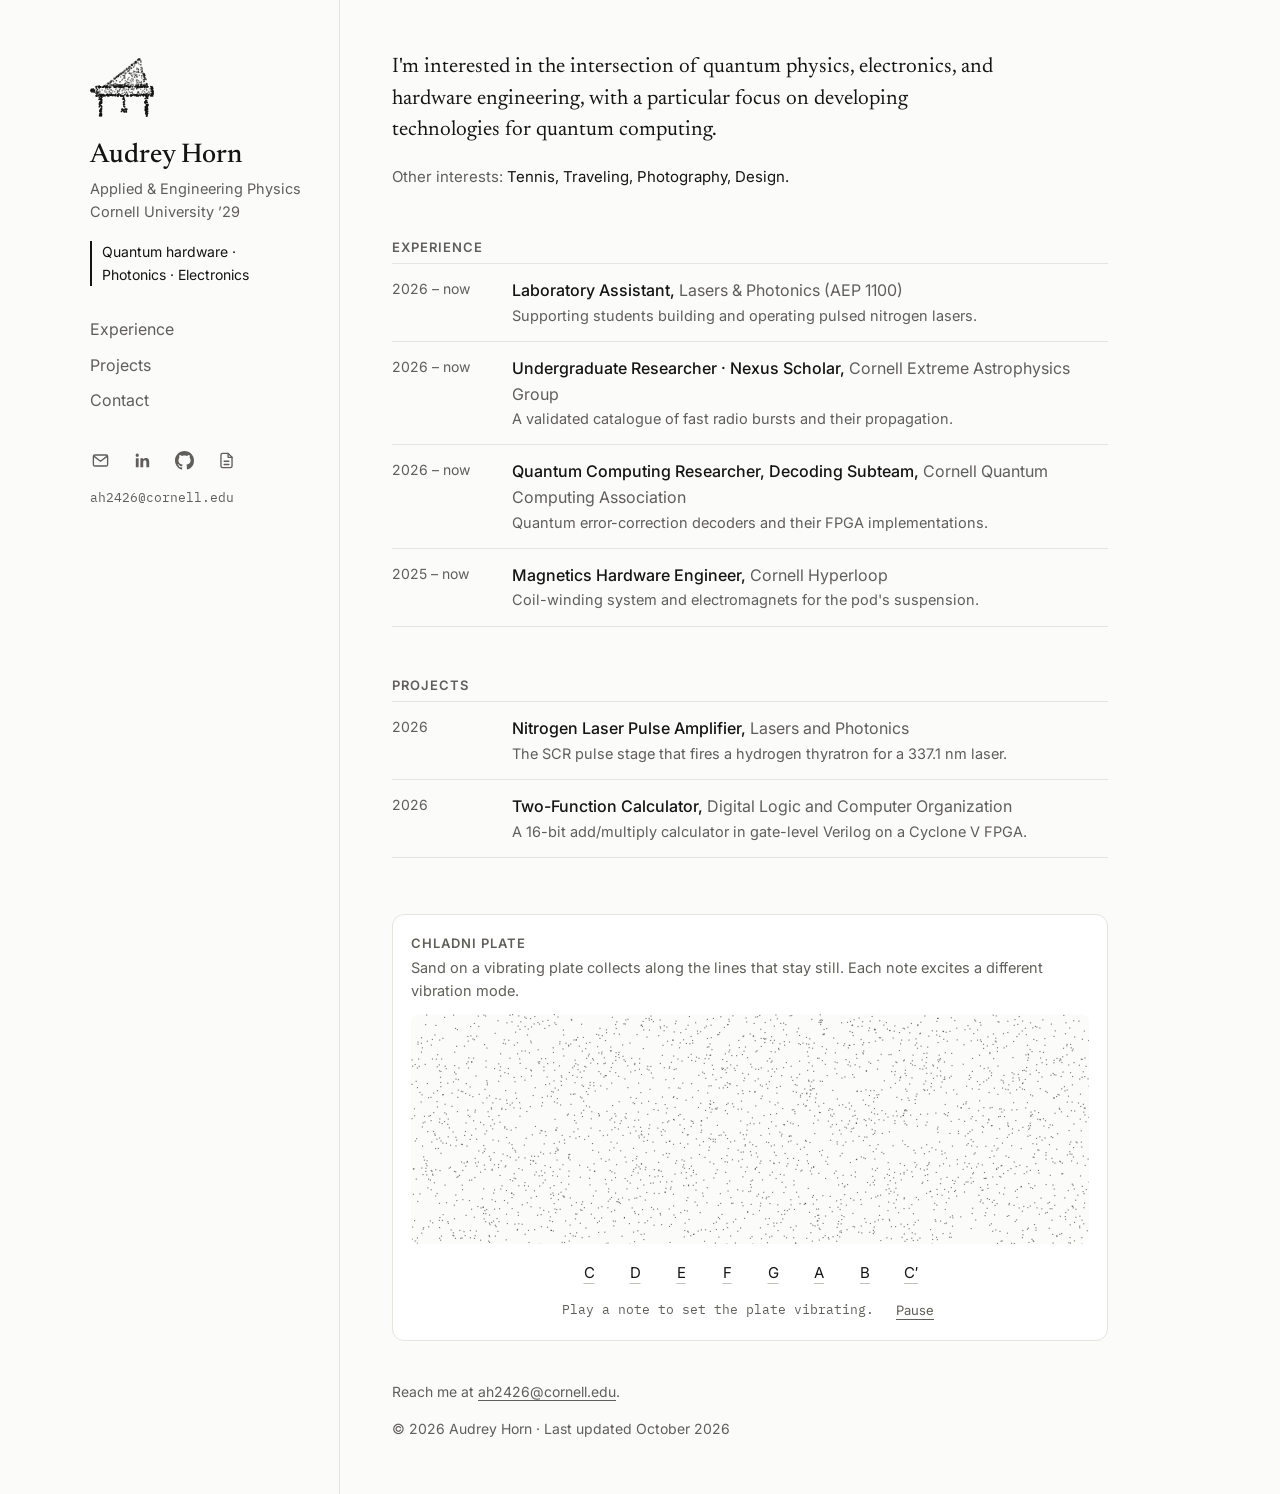
==== commit 270d4439: "Remove internship availability from footer" ====
--- a/index.html
+++ b/index.html
@@ -67,7 +67,7 @@
       </section>
 
       <footer class="foot" id="contact">
-        <p>Reach me at <a href="mailto:ah2426@cornell.edu">ah2426@cornell.edu</a>. I'm open to Summer 2027 engineering internships.</p>
+        <p>Reach me at <a href="mailto:ah2426@cornell.edu">ah2426@cornell.edu</a>.</p>
         <p>© <span id="year">2026</span> Audrey Horn · Last updated October 2026</p>
       </footer>
     </main>
--- a/assets/css/style.css
+++ b/assets/css/style.css
@@ -34,6 +34,7 @@
 .name a { text-decoration: none; }
 .sub { margin: 6px 0 0; color: var(--mut); font-size: 14.5px; }
 .status { margin: 18px 0 0; font-size: 14px; padding-left: 10px; border-left: 2px solid var(--ink); }
+.status span { white-space: nowrap; }   /* keep each separator dot with the word before it */
 .side nav { margin-top: 26px; }
 .side nav a { display: block; text-decoration: none; color: var(--mut); padding: 5px 0; }
 .side nav a:hover, .side nav a[aria-current="true"] { color: var(--ink); }
